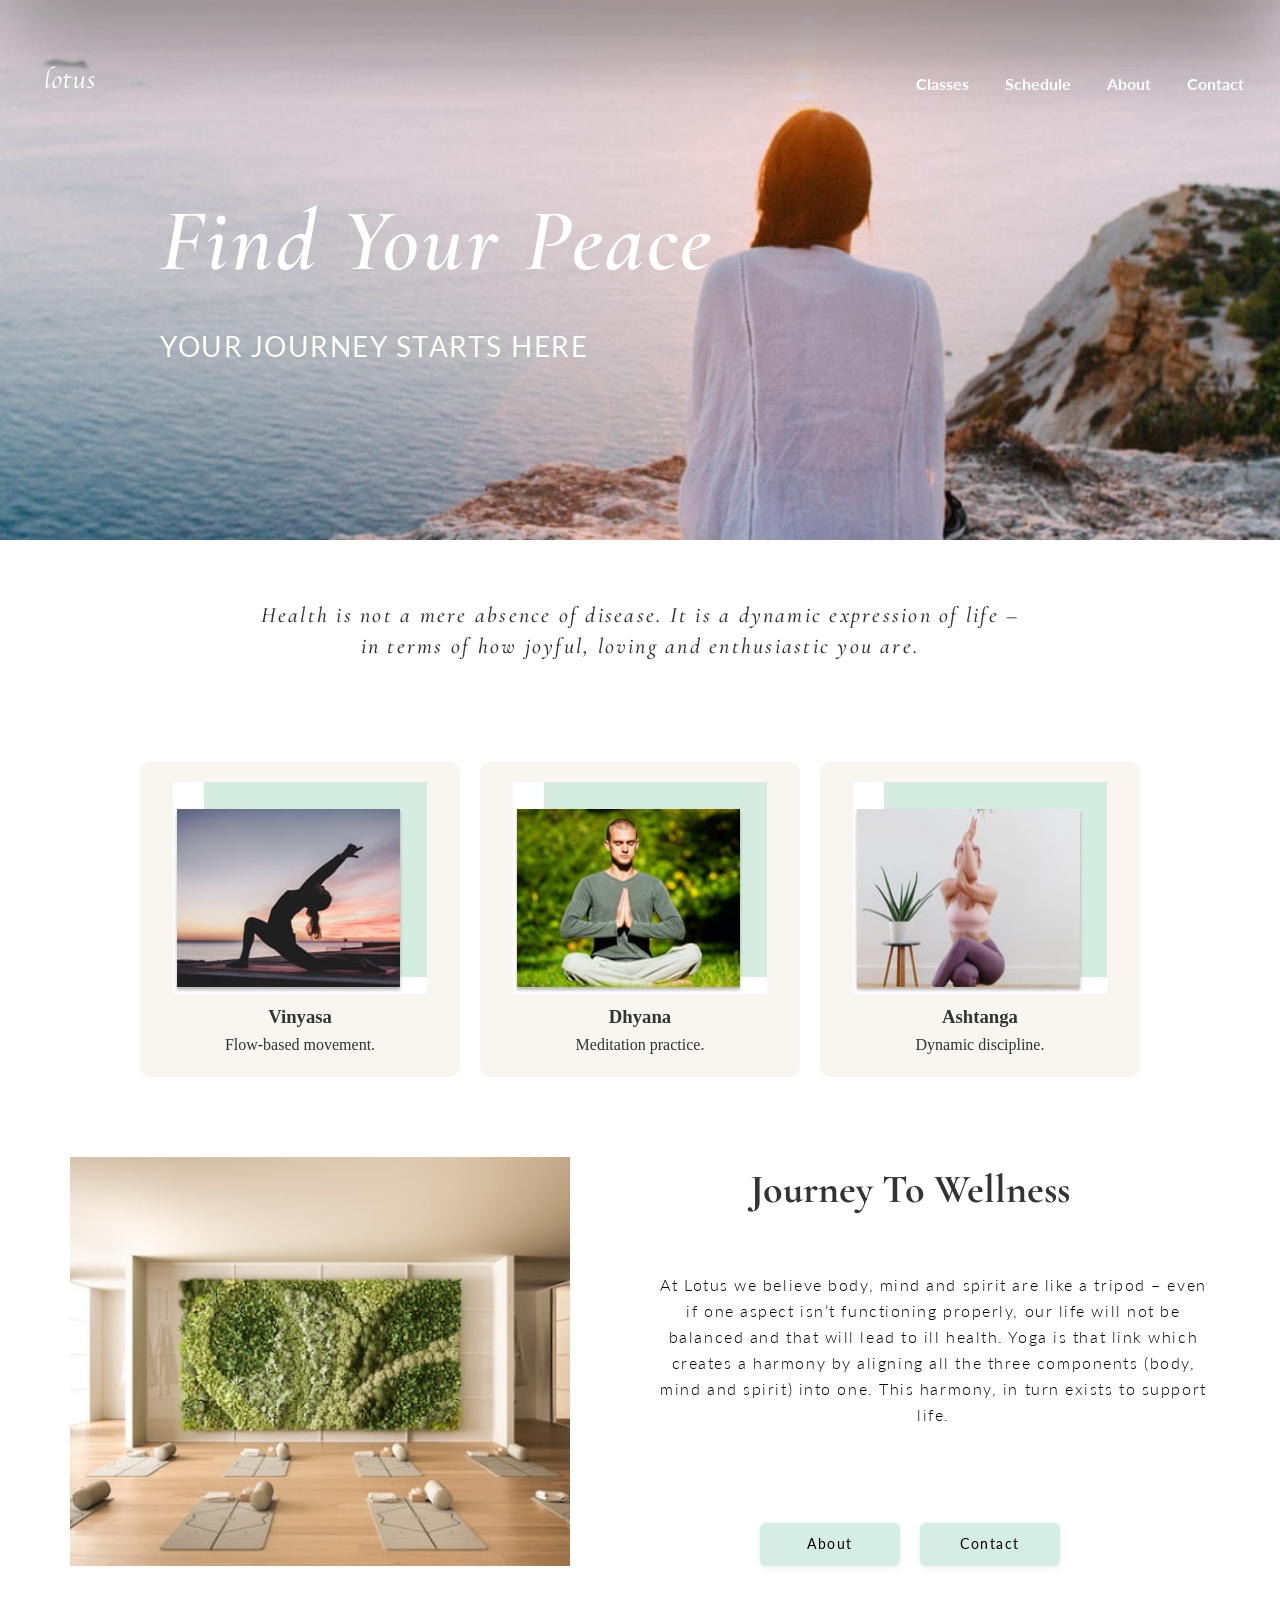
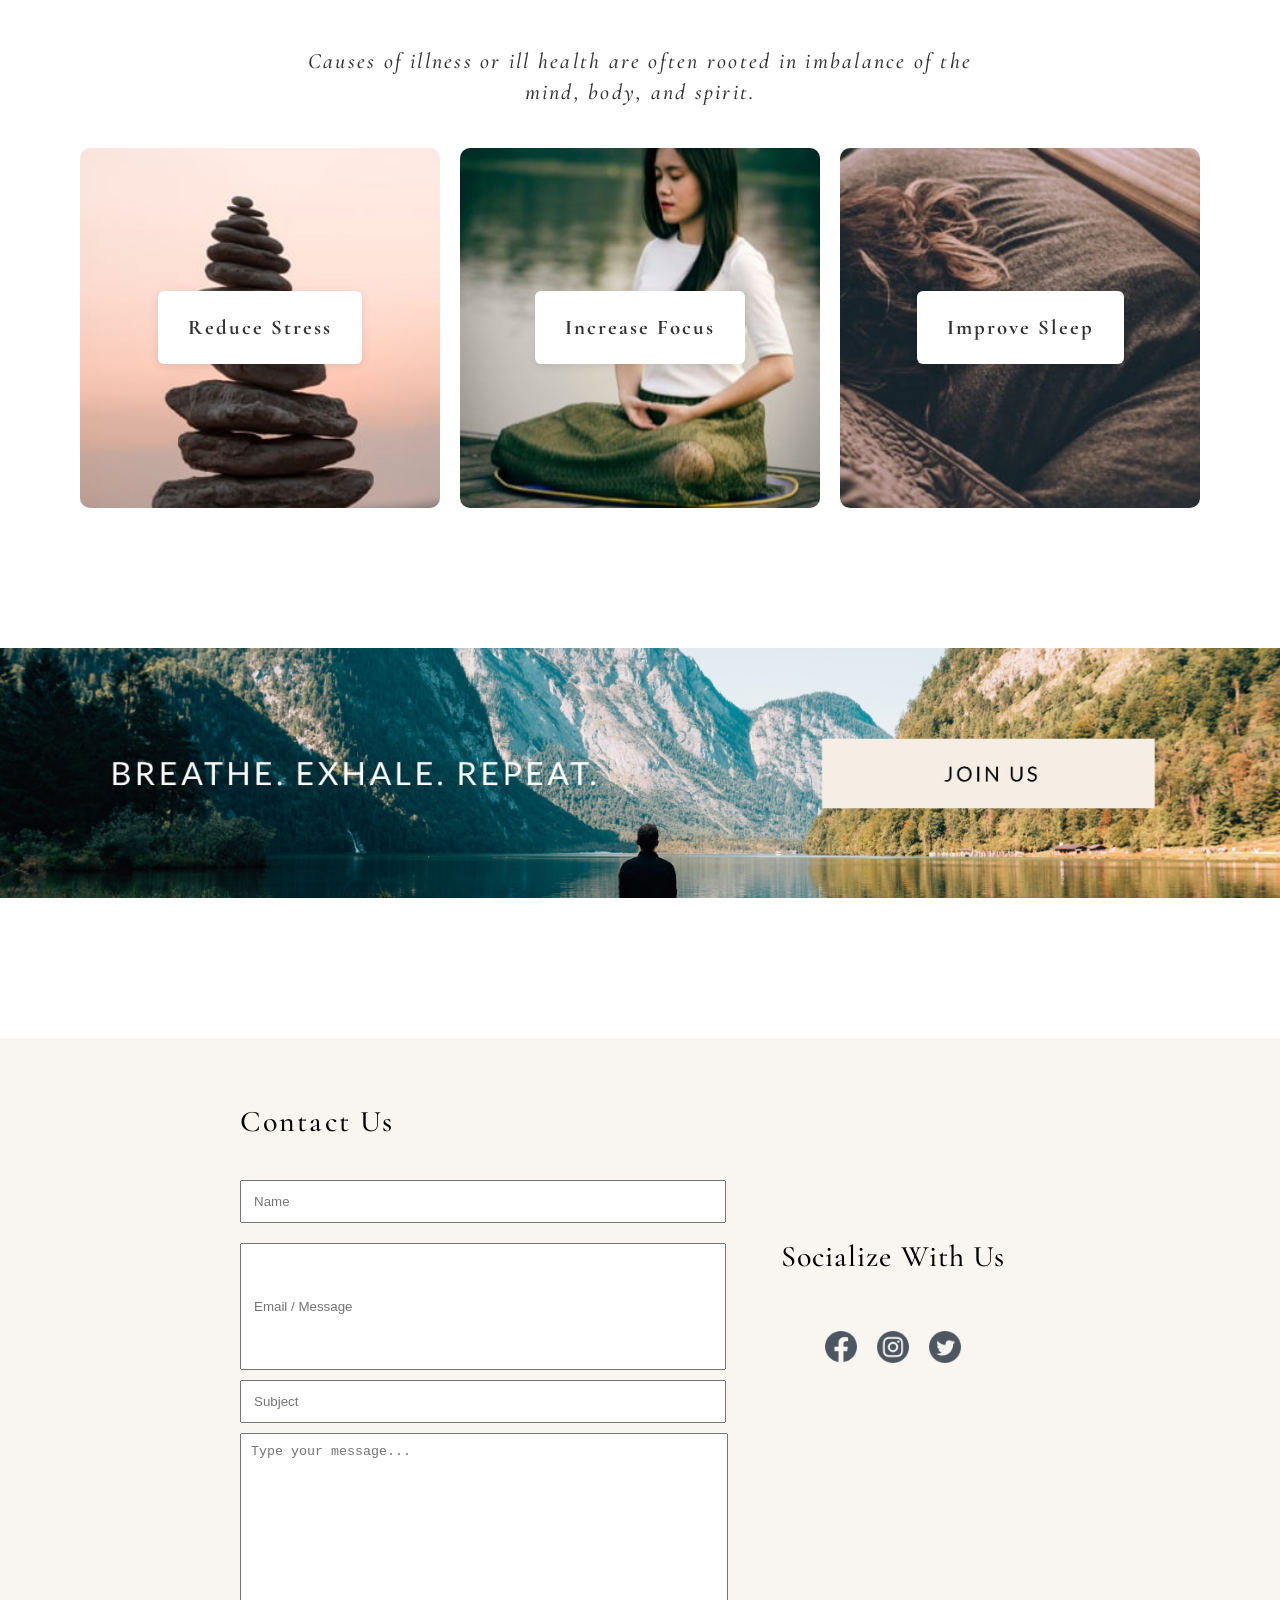
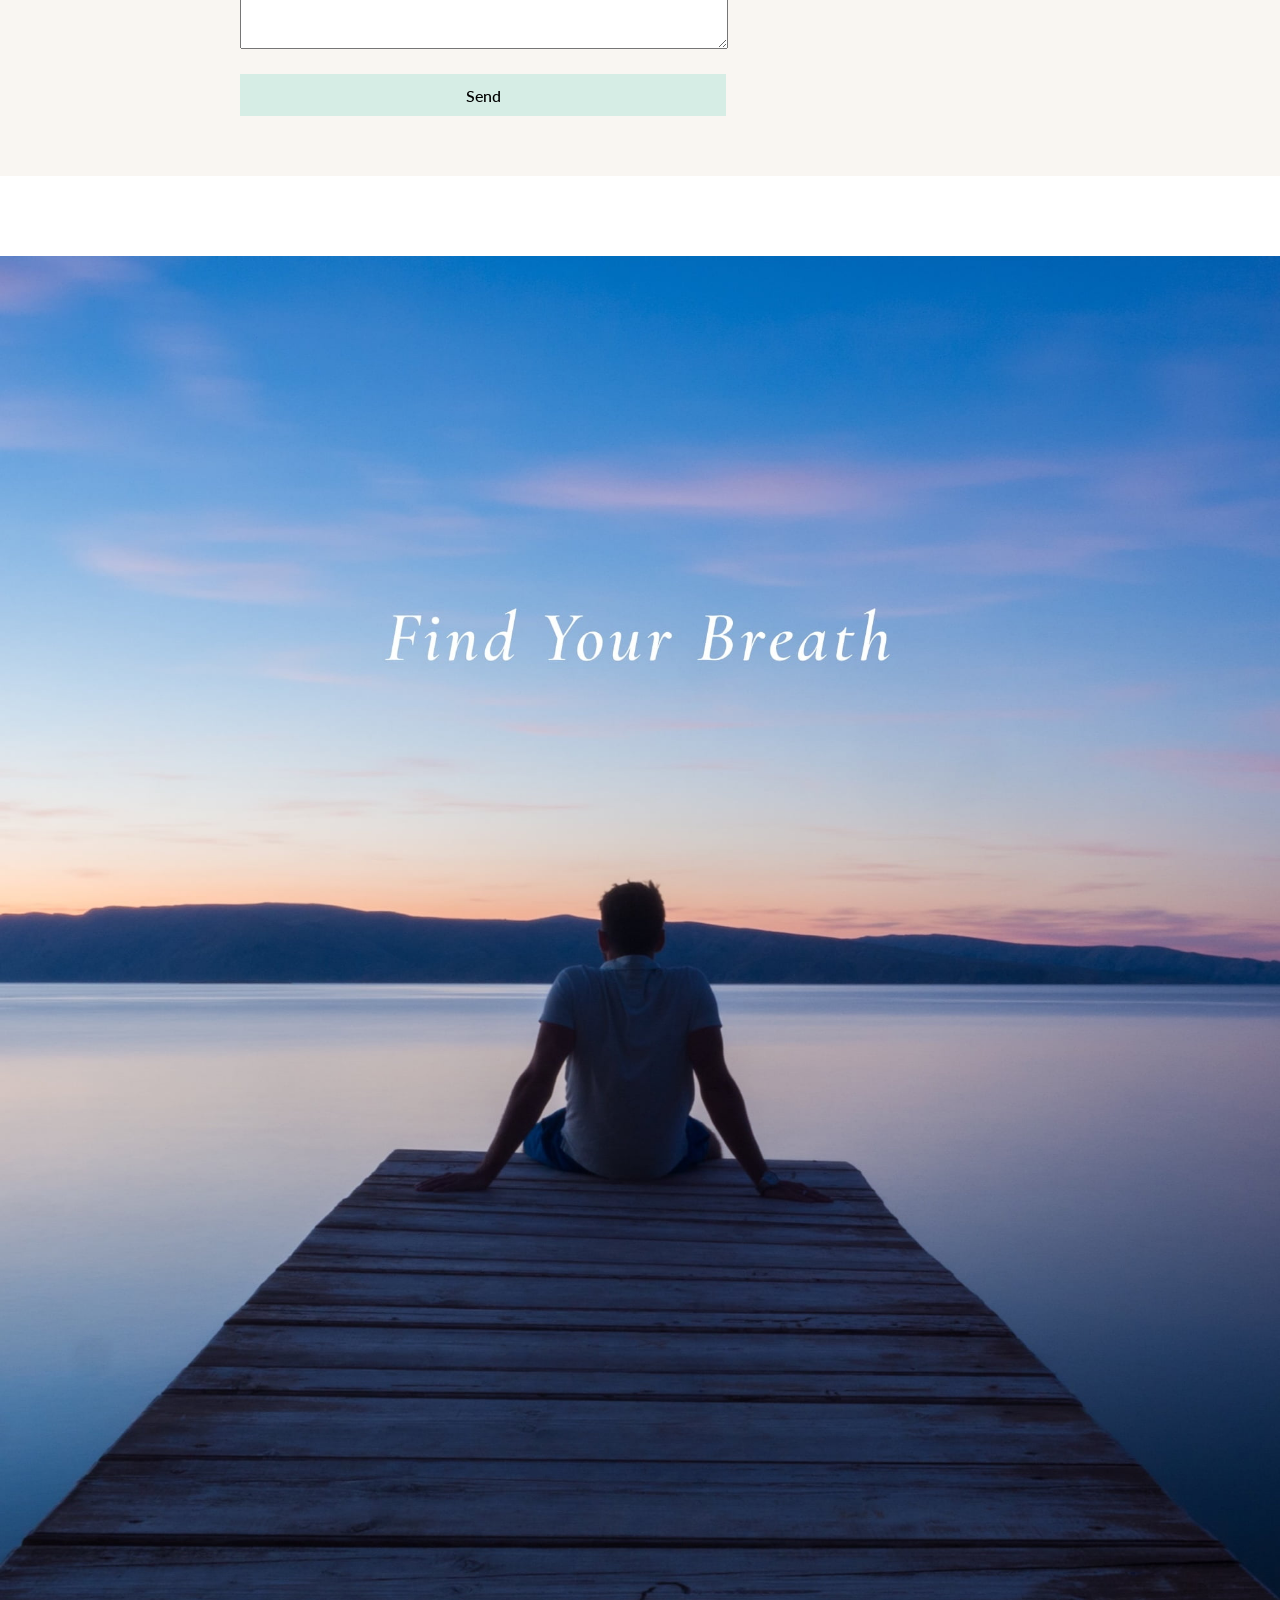
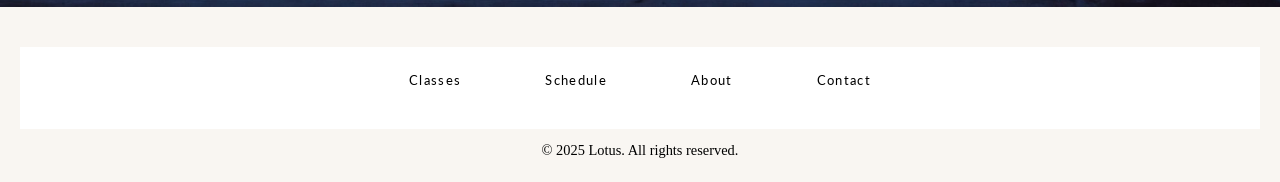
==== index.html @ 5fbd935a "first commit" ====
<!DOCTYPE html>
<html lang="en">
<head>
  <meta charset="UTF-8" />
  <meta name="viewport" content="width=device-width, initial-scale=1.0" />
  <title>Lotus Yoga</title>
  <link rel="stylesheet" href="style.css" />
  <link rel="preconnect" href="https://fonts.googleapis.com">
<link rel="preconnect" href="https://fonts.gstatic.com" crossorigin>
<link href="https://fonts.googleapis.com/css2?family=Lato:wght@300;400;700&display=swap" rel="stylesheet">
<link href="https://fonts.googleapis.com/css2?family=Cormorant+Garamond:wght@500;600&display=swap" rel="stylesheet">

</head>
<body>

  <section class="hero">
  <nav class="top-nav">
    <div class="logo">
        <img
      src="assets/images/menu.png"
      srcset="
        assets/images/menu.png    1x,
        assets/images/menu@2x.png 2x,
        assets/images/menu@3x.png 3x
      "
      alt="Lotus logo"
      class="logo-img"
    />
    </div>
    <div class="menu-links">
      <a href="/classes.html">Classes</a>
      <a href="/classes.html">Schedule</a>
      <a href="/about.html">About</a>
      <a href="/index.html">Contact</a>
    </div>
  </nav>

  <img
    src="assets/images/hero-image.jpg"
    srcset="
      assets/images/hero-image.jpg 1x,
      assets/images/hero-image@2x.jpg 2x,
      assets/images/hero-image@3x.jpg 3x
    "
    alt="Hero image of woman sitting on cliff"
    class="hero-image"
  />

  <div class="hero-text">
    <h1 class="Find-Your-Peace">Find Your Peace</h1>
    <p class="your-journey-starts">YOUR JOURNEY STARTS HERE</p>
  </div>
</section>

  <div class="Health-is-not-a-mere">
    <p>Health is not a mere absence of disease. It is a dynamic expression of life –<br />in terms of how joyful, loving and enthusiastic you are.</p>
  </div>

 <section>

  <div class="services">
    <div class="card">
      <img src="assets/images/vinyasa.jpg" alt="Vinyasa yoga" class="card-img" />
      <h3>Vinyasa</h3>
      <p>Flow-based movement.</p>
    </div>
    <div class="card">
      <img src="assets/images/bikram.jpg" alt="Dhyana meditation" class="card-img" />
      <h3>Dhyana</h3>
      <p>Meditation practice.</p>
    </div>
    <div class="card">
      <img src="assets/images/ashtanga.jpg" alt="Ashtanga yoga" class="card-img" />
      <h3>Ashtanga</h3>
      <p>Dynamic discipline.</p>
    </div>
  </div>
</section>

<section class="wellness-section">
  <div class="wellness-content">
    <img
      src="assets/images/journey-to-wellness-image.jpg"
      alt="Yoga wellness space"
      class="wellness-image"
    />
    
   <div class="wellness-text">
  <h2 class="wellness-heading">Journey To Wellness</h2>

  <div class="wellness-paragraph-wrapper">
    <div class="spacer"></div> 
    <p class="At-Lotus-we-believe">
At Lotus we believe body, mind and spirit are like a tripod – even if one aspect isn’t functioning properly, our life will not be balanced and that will lead to ill health. Yoga is that link which creates a harmony by aligning all the three components (body, mind and spirit) into one. This harmony, in turn exists to support life.    </p>
  </div>

  <div class="wellness-links">
    <div class="More-About-Lotus-BG">
      <a href="#about" class="About-Lotus">About</a>
    </div>
    <div class="More-About-Lotus-BG">
      <a href="#contact" class="About-Lotus">Contact</a>
    </div>
  </div>
</div>
  </div>
</section>

  <div>
  <p class="causes">
    Causes of illness or ill health are often rooted in imbalance of the mind, body, and spirit.
  </p>
</div>

    <section class="benefits">
    <div class="benefit-card">
      <div class="benefit-image-wrapper">
        <img src="assets/images/reduce-stress-image.jpg" alt="Reduce Stress" class="benefit-image" />
        <div class="White-BG"><h4>Reduce Stress</h4></div>
      </div>
    </div>

    <div class="benefit-card">
      <div class="benefit-image-wrapper">
        <img src="assets/images/increase-focus-image.jpg" alt="Increase Focus" class="benefit-image" />
        <div class="White-BG"><h4>Increase Focus</h4></div>
      </div>
    </div>

    <div class="benefit-card">
      <div class="benefit-image-wrapper">
        <img src="assets/images/improve-sleep-image.jpg" alt="Improve Sleep" class="benefit-image" />
        <div class="White-BG"><h4>Improve Sleep</h4></div>
      </div>
    </div>
  </section>
</section>

  <section class="cta-banner">
  <!-- <div class="cta-content">
     <h3>BREATHE. EXHALE. REPEAT.</h3> -->
    <!-- <a href="#join" class="cta-button">JOIN US</a> -->
  <!-- </div> --> 
</section>

<div class="contact-row">
  <form class="contact-form">
    <h3 class="Contact-Us">Contact Us</h3>
    <input class="name-rectangle" type="text" placeholder="Name" />

    <div class="form-row">
      <input class="name-rectangle" type="email" placeholder="Email / Message" />
      <div class="socialize">
        <h3 class="Socialize-With-Us">Socialize With Us</h3>
        <div class="socials">
  <a href="https://www.facebook.com" target="_blank">
    <img src="assets/icons/faceboook-icon.png" alt="Facebook" class="social-icon" />
  </a>
  <a href="https://www.instagram.com" target="_blank">
    <img src="assets/icons/instagram-icon.png" alt="Instagram" class="social-icon" />
  </a>
  <a href="https://www.twitter.com" target="_blank">
    <img src="assets/icons/twitter-icon.png" alt="Twitter" class="social-icon" />
  </a>
</div>
      </div>
    </div>

    <input class="name-rectangle subject" type="text" placeholder="Subject" />
    <textarea class="message-rectangle" rows="4" placeholder="Type your message..."></textarea>
    <button class="Send-Button-BG" type="submit">Send</button>
  </form>
</div>

<div class="bottom-hero-section">
  <img src="/assets/images/bottom-hero@2x.jpg" alt="Find Your Breath" class="bottom-hero-image" />
</div>

  <footer class="footer-nav">
  <nav>
    <ul class="footer-menu">
      <li><a href="/classes.html">Classes</a></li>
      <li><a href="/classes.html">Schedule</a></li>
      <li><a href="/about.html">About</a></li>
      <li><a href="/index.html">Contact</a></li>
    </ul>
  </nav>
  <p class="copyright">&copy; 2025 Lotus. All rights reserved.</p>
</footer>

</body>
</html>
---- style.css ----
:root {
      --accent: #cbe3d4;
      --text: #333;
      --bg: #fff;
      --soft: #f9f6f2;
    }

    * {
      margin: 0;
      padding: 0;
      box-sizing: border-box;
    }

    body {
      line-height: 1.6;
      color: var(--text);
      background-color: var(--bg);
    }

    .hero {
  position: relative;
  width: 100%;
  height: 60vh;
  overflow: hidden;
}

.hero-image {
  position: absolute;
  width: 100%;
  height: 100%;
  object-fit: cover;
  object-position: center;
  top: 0;
  left: 0;
  z-index: -1;
}

.hero-text {
  position: absolute;
  top: 50%;
  left: 5%;
  transform: translate(-50%);
  color: white;
  text-align: left;
  padding: 1rem;
  max-width: 600px;
}

.hero-text {
  position: absolute;
  top: 50%;
  left: 5%;
  transform: translateY(-50%);
  text-align: left;
  color: white;
  max-width: 90%;
  padding: 1rem;
  padding-left: 2rem;
}

.hero-text .Find-Your-Peace {
  font-family: 'Cormorant Garamond', serif;
  font-size: 5rem;
  font-weight: 600;
  font-style: italic;
  letter-spacing: 3px;
  color: white;
  margin-bottom: 0.5rem;
  text-align: left;
}

.your-journey-starts {
 font-family: 'Lato', sans-serif;
  max-width: 90%;
  margin: 12px 0 0 0;
  font-size: clamp(1.25rem, 2.5vw, 1.75rem);
  letter-spacing: 1.5px;
  text-align: left;
  color: white;
}
.menu-icon {
  width: 30px;
  height: auto;
  cursor: pointer;
}
    header {
      background-size: cover;
      background-position: center;
      padding: 100px 20px;
      text-align: center;
      color: white;
    }

    header h1 {
      font-size: 2.5rem;
      margin-bottom: 10px;
    }

    header p {
      font-size: 1.2rem;
    }

    .top-nav {
  display: flex;
  align-items: center;
  justify-content: space-between;
   padding: 20px;
  position: absolute;
  width: 100%;
  z-index: 10;
 background: transparent;
}

.logo-img {
  height: 40px;
  width: auto;
}

.menu-links {
  font-family: 'Lato', sans-serif;
  display: flex;
  justify-content: flex-end;     
  gap: 36px;                     
  padding-right: 36px;           
  align-items: center;
  flex-wrap: wrap;               
}


.menu-links a {
  text-decoration: none;
  color: white;
  transition: opacity 0.3s ease;
}

.menu-links a:hover {
  opacity: 0.7;
}

    nav {
      display: flex;
      justify-content: center;
      gap: 30px;
      padding: 20px;
      background: var(--bg);
      font-weight: bold;
    }

    section {
      padding: 40px 20px;
    }

  .Health-is-not-a-mere {
  max-width: 90%;
  margin: 60px auto 40px; /* adds space above and below */
  font-family: 'Cormorant Garamond', serif;
  font-size: 22px;
  font-weight: 500;
  font-style: italic;
  line-height: 1.41;
  letter-spacing: 2.24px;
  text-align: center;
  color: gunmetal;
  padding: 0 1rem;
}
wellness-section {
  padding: 60px 20px;
  background-color: var(--soft); /* fix: use CSS variable */
}

.wellness-content {
  display: flex;
  align-items: stretch; /* ensures both sides match height */
  justify-content: center;
  gap: 40px;
  max-width: 1200px;
  margin: 0 auto;
  flex-wrap: wrap;
}

.wellness-image {
  flex: 1 1 400px;
  width: 100%;
  max-width: 500px;
  object-fit: cover;
}

.wellness-text {
  text-align: center;
  flex: 1 1 400px;
  max-width: 600px;
  display: flex;
  flex-direction: column;
  justify-content: space-between;
}

.wellness-text h2 {
  font-size: clamp(2rem, 5vw, 2.5rem);
  margin-bottom: 1rem;
  font-family: 'Cormorant Garamond', serif;
  color: var(--text);
}

.wellness-text p {
    max-width: 600px;
  margin: 26px 0 56px 47px;
  font-family: 'Lato', sans-serif;
  font-size: 1rem; /* 16px */
  font-weight: 300;
  line-height: 1.63;
  letter-spacing: 1.55px;
  color: black;
}

.About-Lotus {
  font-family: Lato, sans-serif;
  font-size: 14px;
  letter-spacing: 1.43px;
  text-align: center;
  color: black;
  text-decoration: none;
  margin: 0 10px;
  transition: opacity 0.3s ease;
}

.About-Lotus:hover {
  opacity: 0.7;
}

.wellness-links {
  display: flex;
  justify-content: center;
  gap: 20px;
  margin-top: 30px; /* push links toward image base */
}

.causes{
  max-width: 727px;
  margin: 40px auto;
  font-family: 'Cormorant Garamond', serif;
  font-size: 22px;
  font-weight: 500;
  font-style: italic;
  line-height: 1.41;
  letter-spacing: 2.24px;
  text-align: center;
  color: gunmetal;
  padding: 0 1rem;
}

.Take-Control-Of-Your {
  max-width: 90%;
  margin: 0 auto 26px auto;
  font-family: 'Cormorant Garamond', serif;
  font-size: clamp(1.8rem, 5vw, 2.2rem); /* responsive */
  font-weight: 600;
  letter-spacing: 3px;
  text-align: center;
  color: black;
}

.Yoga-is-an-integral {
  max-width: 742px;
  margin: 40px auto 60px auto;
  font-family: 'Lato', sans-serif;
  font-size: 1rem; /* 16px */
  font-weight: 300;
  line-height: 1.63;
  letter-spacing: 1.5px;
  text-align: center;
  color: black;
  padding: 0 1rem; /* adds horizontal breathing room on small screens */
}

.benefits {
  display: flex;
  flex-wrap: wrap;
  gap: 20px;
  justify-content: center;
  margin: 60px auto;
  max-width: 1200px;
  padding: 0 20px;
}

.benefit-card {
  flex: 1 1 300px;
  max-width: 360px;
  text-align: center;
}

.benefit-image-wrapper {
  position: relative;
  width: 100%;
  height: 360px;
  display: flex;
  align-items: center;
  justify-content: center;
}

.benefit-image {
  width: 100%;
  height: 100%;
  object-fit: cover;
  border-radius: 10px;
}

.White-BG {
  position: absolute;
  padding: 20px 30px;
  background-color: white;
  box-shadow: 0 2px 10px rgba(0, 0, 0, 0.1);
  border-radius: 6px;
  display: flex;
  align-items: center;
  justify-content: center;
}

.White-BG h4 {
  margin: 0;
  font-family: 'Cormorant Garamond', serif;
  font-size: 1.3rem;
  color: gunmetal;
  letter-spacing: 2px;
}

.cta-banner {
  background-image: url('assets/images/class-schedule-feature@2x.jpg'); 
  background-size: cover;
  background-position: center;
  background-repeat: no-repeat;
  width: 100%;
  height: 250px;
  display: flex;
  justify-content: center;
  align-items: center;
  flex-wrap: wrap;
  gap: 40px;
  padding: 80px 20px;
  margin: 140px 0; /* Adds space above and below */
  position: relative;

}

/* .cta-content {
  display: flex;
  align-items: center;
  justify-content: space-between;
  width: 90%;
  max-width: 900px;
  color: white;
}

.cta-content h3 {
  font-size: 1.8rem;
  font-family: 'Cormorant Garamond', serif;
  letter-spacing: 2px;
  margin: 0;
}

.cta-button {
  background-color: #f9f6f2;
  color: #333;
  text-decoration: none;
  font-family: 'Lato', sans-serif;
  font-weight: bold;
  padding: 12px 28px;
  border-radius: 4px;
  box-shadow: 0 4px 10px rgba(0,0,0,0.1);
  transition: background-color 0.3s ease;
}

.cta-button:hover {
  background-color: #e5ded4;
} */



.More-About-Lotus-BG {
  width: fit-content;
  min-width: 140px;
  padding: 10px 20px;
  background-color: #d6ede5;
  border-radius: 6px;
  display: flex;
  align-items: center;
  justify-content: center;
  box-shadow: 0 2px 6px rgba(0, 0, 0, 0.08);
  transition: background-color 0.3s ease;
}

.More-About-Lotus-BG:hover {
  background-color: #b8e0d0;
}


    .services, .benefits {
      display: flex;
      flex-wrap: wrap;
      gap: 20px;
      justify-content: center;
      margin-top: 20px;
    }

    .card {
      flex: 1 1 300px;
      max-width: 320px;
      background: var(--soft);
      padding: 20px;
      border-radius: 10px;
      text-align: center;
    }

   


    .contact {
      display: flex;
      flex-wrap: wrap;
      gap: 30px;
      background: var(--soft);
      padding: 40px 20px;
      justify-content: space-between;
    }
    .contact-row {
  display: flex;
  justify-content: center;
  background: var(--soft);
  padding: 60px 20px;
  flex-wrap: wrap;
}


.contact-form {
  max-width: 800px;
  flex: 1 1 100%;
}

.contact-form > * {
  margin-bottom: 0;
}

    .Contact-Us {
    font-family: 'Cormorant Garamond', serif;
  font-size: 30px;
  font-weight: 500;
  letter-spacing: 2.1px;
  color: black;
  margin-bottom: 34px;
  text-align: left;
  white-space: nowrap;
  text-align: left; 
}

.form-row {
  display: flex;
  justify-content: space-between;
  gap: 20px;
  margin-bottom: 0;
  padding-bottom: 0;
}

.form-row .name-rectangle {
   margin-bottom: 0 !important
}

.name-rectangle {
  width: 100%;
  max-width: 486px;
  display: block;
  padding: 12px;
  box-sizing: border-box;
  margin: 10px 0;
}

.message-rectangle {
 height: 216px;
  resize: vertical;
    width: 61%;
}

.Send-Button-BG {
  width: 100%;
  max-width: 486px;
  height: 42px;
  margin: 17px auto 0;
  padding: 0;
  background-color: #d6ede5;
  align-items: center;
  justify-content: center;
  font-family: 'Lato', sans-serif;
  font-size: 1rem;
  font-weight: 500;
  border: none;
  cursor: pointer;
  text-align: center;
}

    form {
      flex: 1 1 300px;
    }

    input, textarea {
    width: 100%;
  padding: 10px;
  margin: 0;
    }

    .socialize {
  flex: 1 1 35%;
  margin: 0 !important; /* remove top/bottom gap */
  padding: 0;
  display: flex;
  flex-direction: column;
  justify-content: center;
    align-items: center;
  gap: 20px;
  flex-wrap: wrap;
}

.Socialize-With-Us {
  font-family: 'Cormorant Garamond', serif;
  font-size: 30px;
  font-weight: 500;
  letter-spacing: 1.02px;
  color: black;
  margin-bottom: 10px;
}



.socials {
  display: flex;
  justify-content: center;
  align-items: center;
  gap: 20px;
  margin-top: 20px;
  flex-wrap: wrap; /* Optional: wrap on smaller screens */
}

.social-icon {
  width: 32px;
  height: 32px;
  transition: transform 0.3s ease;
}

.social-icon:hover {
  transform: scale(1.1);
}

input.subject {
  margin-top: 10px;
}

.name-rectangle:not(.subject) {
  margin-bottom: 10px;
}

.subject {
 margin-top: 10px;
  margin-bottom: 10px;
}

.bottom-hero-section {
  margin-top: 80px;
  width: 100%;
}

.bottom-hero-image {
  width: 100%;
  height: auto;
  display: block;
  object-fit: cover;
}

 .footer-nav {
  background-color: var(--soft);
  padding: 40px 20px 20px;
  text-align: center;
}

.footer-menu {
 list-style: none;
  display: flex;
  justify-content: center;
  gap: 60px; /* controls spacing between links */
  padding: 0;
  margin: 0 auto 16px;
  flex-wrap: wrap;
}

.footer-menu li a {
   font-family: 'Lato', sans-serif;
  font-size: 13px;
  font-weight: normal;
  letter-spacing: 1.33px;
  text-align: center;
  color: black;
  text-decoration: none;
  transition: opacity 0.3s ease;
  padding: 4px 12px;
}

.footer-menu li a:hover {
  opacity: 0.6;
}

.footer-nav p {
  font-size: 0.9rem;
  color: black;
  margin-top: 10px;
}


    .socials a {
      text-decoration: none;
      font-weight: bold;
      color: var(--text);
    }

   @media (max-width: 480px) {
  .hero-text {
    top: 60%; /* move text lower down */
    left: 50%;
    transform: translate(-50%, -50%);
    text-align: center;
    padding: 1.5rem;
    max-width: 90%;
  }

   .Contact-Us {
    font-size: 24px;
    margin: 10px auto 30px;
    text-align: center;
    width: auto;
  }

  .hero-text .Find-Your-Peace {
    font-size: 2.2rem;
  }

  .your-journey-starts {
    font-size: 0.9rem;
  }

   .cta-banner {
    background-image: url('assets/images/class-schedule-feature.jpg');
      min-height: 180px;
    padding: 0px 0px !important;
    height:0px !important;
    background-size: cover;
    background-position: center;
  }

   .social-icon {
    width: 24px;
    height: 24px;
  }
}

    @media (max-width: 768px) {
      nav {
        flex-direction: column;
        align-items: center;
      }
      .hero-text {
    left: 50%;
    transform: translateX(-50%) translateY(-50%);
    text-align: center;
    padding-left: 1rem;
    padding-right: 1rem;
    max-width: 90%;
  }

  .hero-text .Find-Your-Peace {
    font-size: 2.8rem;
    text-align: center;
  }

  .your-journey-starts {
    font-size: 1rem;
    text-align: center;
  }
  .Health-is-not-a-mere {
    font-size: 1.125rem; 
    letter-spacing: 1.5px;
    padding: 0 1rem;
  }


      .contact {
        flex-direction: column;
        align-items: center;
      }

      .services, .benefits {
        flex-direction: column;
        align-items: center;
      }

      header h1 {
        font-size: 2rem;
      }

      .footer h2 {
        font-size: 1.5rem;
      }
   .wellness-content {
  display: flex;
  align-items: stretch;
  justify-content: center;
  gap: 40px;
  max-width: 1200px;
  margin: 0 auto;
  flex-wrap: wrap;
}

.wellness-image {
  flex: 1 1 400px;
  width: 100%;
  max-width: 500px;
  object-fit: cover;
}

.wellness-text {
  flex: 1 1 400px;
  max-width: 600px;
  display: flex;
  justify-content: center;
  align-items: flex-start;
}

.wellness-text-inner {
  display: flex;
  flex-direction: column;
  align-items: flex-start;
  width: 100%;
}

.wellness-text h2 {
   font-size: clamp(2rem, 5vw, 2.5rem);
  font-family: 'Cormorant Garamond', serif;
  color: var(--text);
  margin-bottom: 1rem;
  text-align: left;
}

.At-Lotus-we-believe {
  font-family: 'Lato', sans-serif;
  font-size: 1rem;
  line-height: 1.6;
  letter-spacing: 1.5px;
  color: var(--text);
  margin: 0 0 2rem 0;
  text-align: left;
}

.wellness-text p {
  font-size: clamp(1rem, 2.5vw, 1.2rem);
  line-height: 1.6;
  font-family: 'Lato', sans-serif;
  color: var(--text);
  max-width: 100%;
  margin: 0 auto;
}

.wellness-links {
  display: flex;
  justify-content: center;
  gap: 20px;
  margin-top: 30px;
}


    }
@media (min-width: 1200px) {
  .hero-text {
    left: 10%;
    max-width: 700px;
    padding-left: 2rem;
  }

  .hero-text .Find-Your-Peace {
    font-size: 5.5rem;
  }

  .your-journey-starts {
    font-size: 1.75rem;
  }

  @media (min-width: 1200px) {
  .cta-banner {
    background-image: url('assets/images/class-schedule-feature@3x.jpg');
  }
}
}

@media (min-width: 1600px) {
  .hero-text {
    left: 12%;
    max-width: 800px;
  }

  .hero-text .Find-Your-Peace {
    font-size: 6rem;
  }

  .your-journey-starts {
    font-size: 2rem;
  }
}
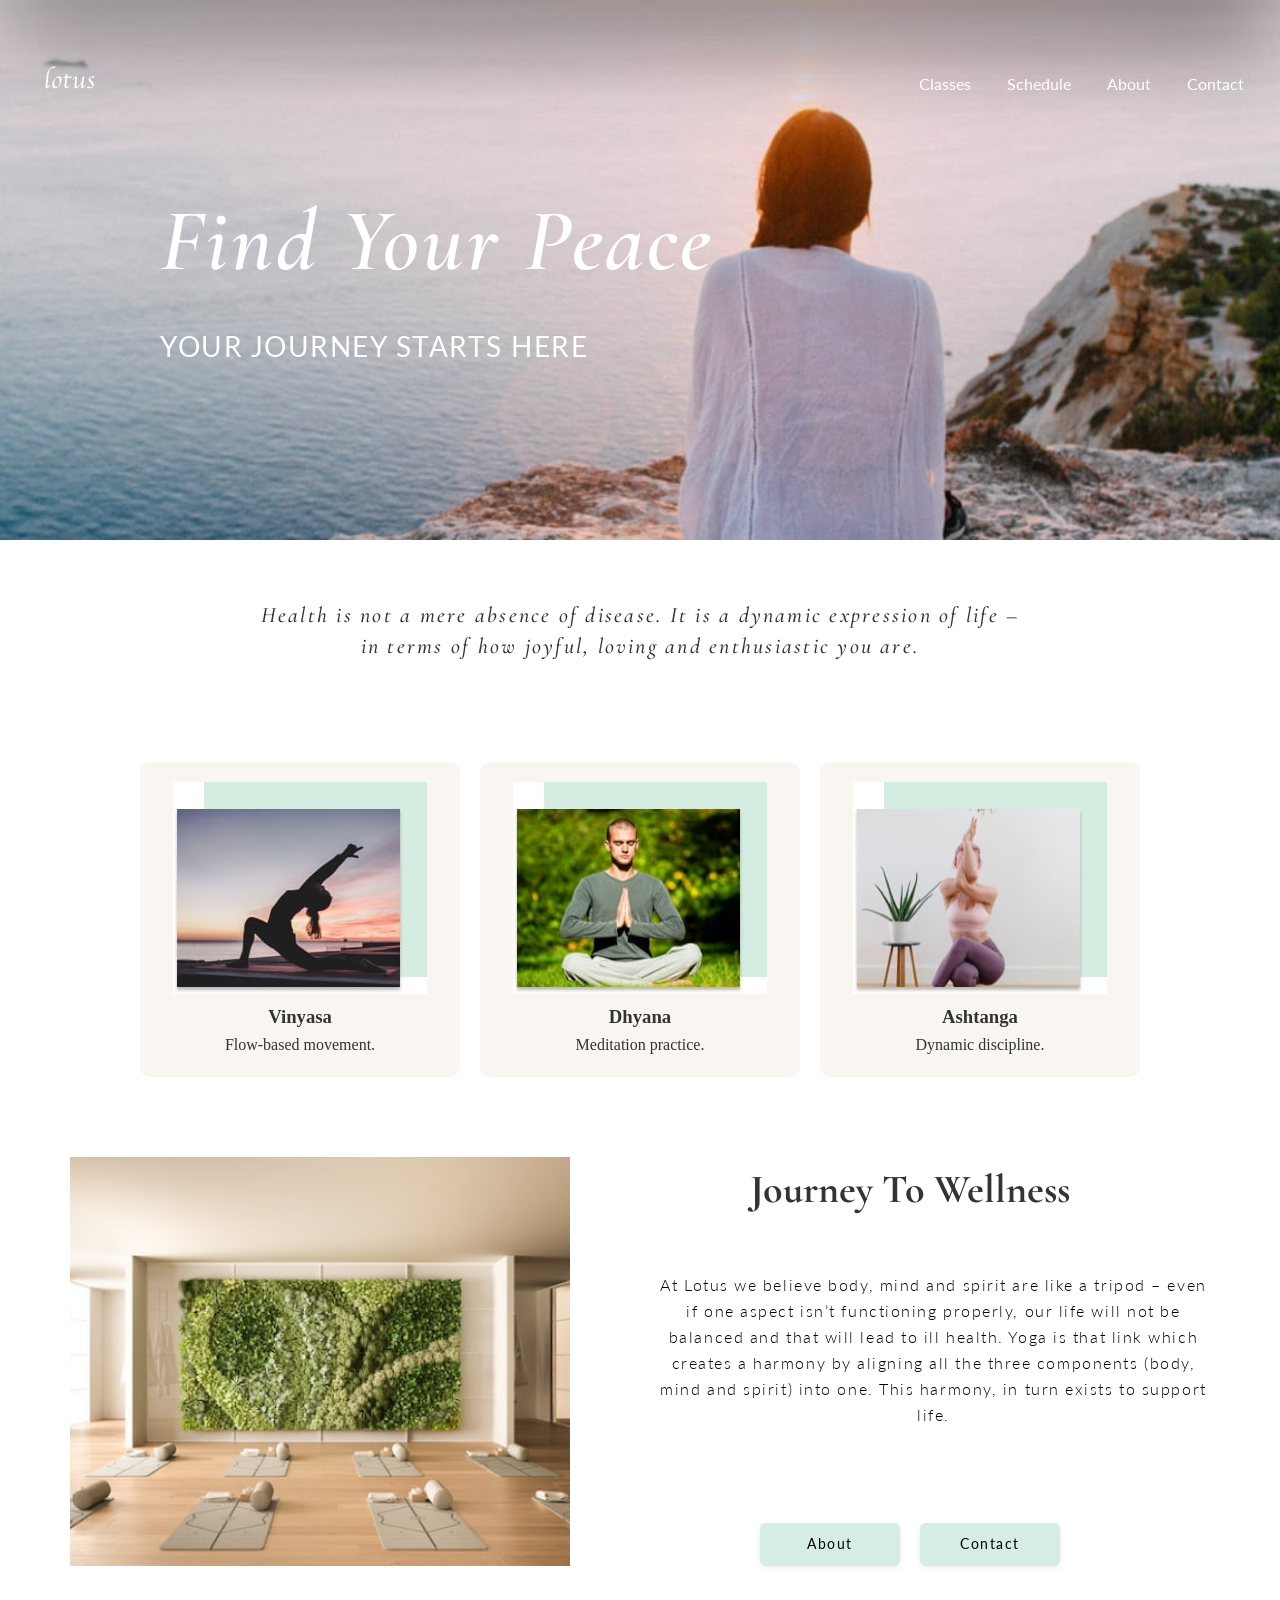
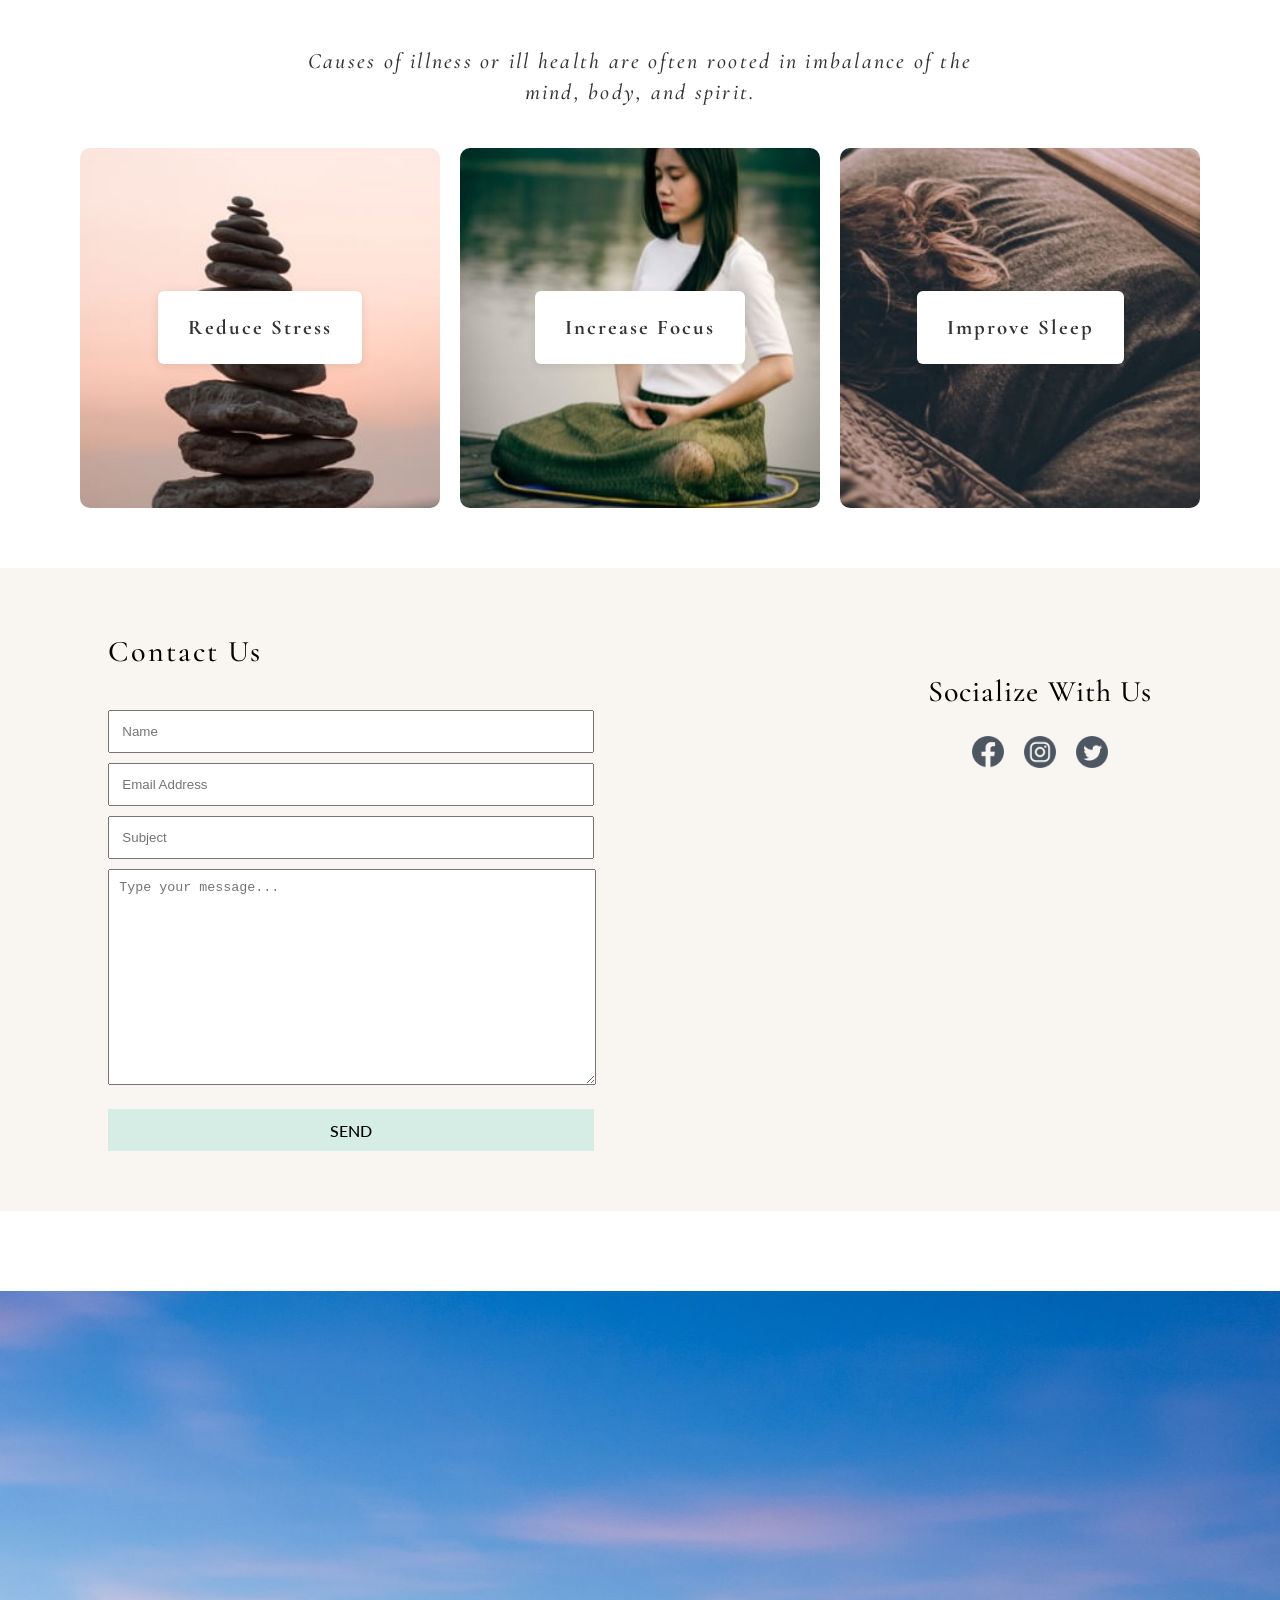
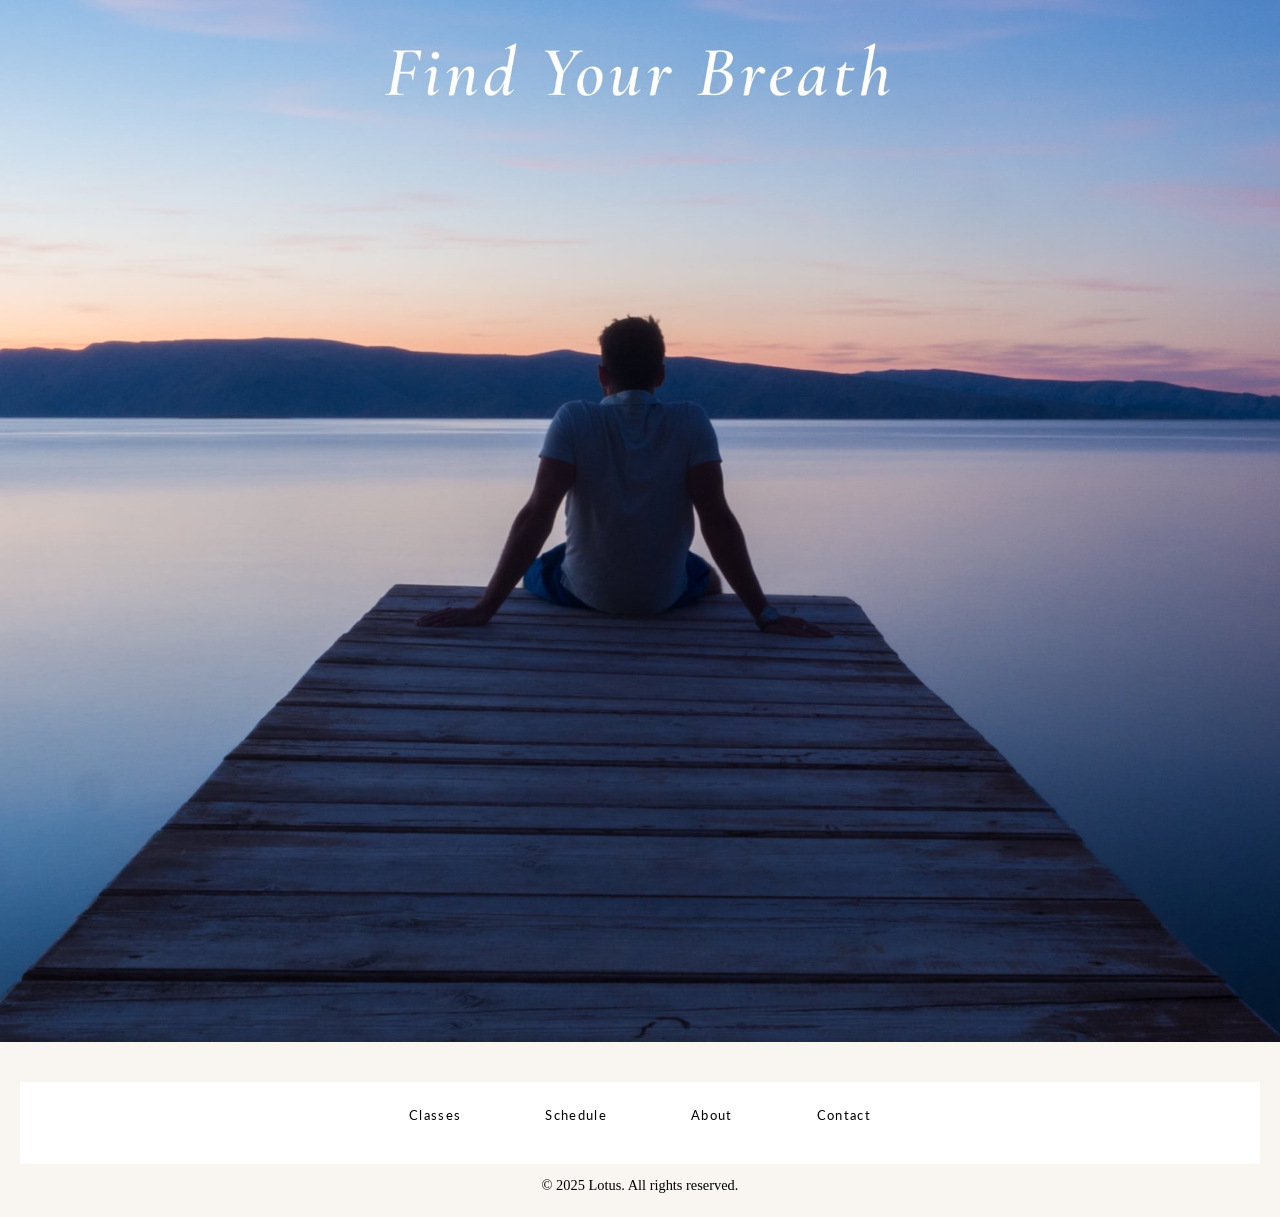
==== commit 3487161c: "update to moblie" ====
--- a/index.html
+++ b/index.html
@@ -11,6 +11,7 @@
 <link href="https://fonts.googleapis.com/css2?family=Cormorant+Garamond:wght@500;600&display=swap" rel="stylesheet">
 
 </head>
+
 <body>
 
   <section class="hero">
@@ -27,11 +28,21 @@
       class="logo-img"
     />
     </div>
-    <div class="menu-links">
-      <a href="/classes.html">Classes</a>
-      <a href="/classes.html">Schedule</a>
-      <a href="/about.html">About</a>
-      <a href="/index.html">Contact</a>
+
+    <!-- Hamburger button (mobile only) -->
+<button class="nav-toggle" aria-label="Toggle menu"
+        aria-controls="primary-menu" aria-expanded="false">
+  <span class="bar"></span>
+  <span class="bar"></span>
+  <span class="bar"></span>
+</button>
+
+
+    <div class="menu-links" id="primary-menu">
+      <a href="./classes.html">Classes</a>
+      <a href="./classes.html">Schedule</a>
+      <a href="./about.html">About</a>
+      <a href="./index.html">Contact</a>
     </div>
   </nav>
 
@@ -136,57 +147,81 @@
   </section>
 </section>
 
-  <section class="cta-banner">
-  <!-- <div class="cta-content">
-     <h3>BREATHE. EXHALE. REPEAT.</h3> -->
-    <!-- <a href="#join" class="cta-button">JOIN US</a> -->
-  <!-- </div> --> 
+<section class="cta-banner-mobile">
+  <img src="assets/images/mobile-cta@2x.png" alt="Meditation by lake">
+  <div class="cta-mobile-content">
+    <!-- <a href="#join" class="cta-mobile-btn">JOIN US</a> -->
+  </div>
 </section>
 
 <div class="contact-row">
   <form class="contact-form">
     <h3 class="Contact-Us">Contact Us</h3>
+
     <input class="name-rectangle" type="text" placeholder="Name" />
-
-    <div class="form-row">
-      <input class="name-rectangle" type="email" placeholder="Email / Message" />
-      <div class="socialize">
-        <h3 class="Socialize-With-Us">Socialize With Us</h3>
-        <div class="socials">
-  <a href="https://www.facebook.com" target="_blank">
-    <img src="assets/icons/faceboook-icon.png" alt="Facebook" class="social-icon" />
-  </a>
-  <a href="https://www.instagram.com" target="_blank">
-    <img src="assets/icons/instagram-icon.png" alt="Instagram" class="social-icon" />
-  </a>
-  <a href="https://www.twitter.com" target="_blank">
-    <img src="assets/icons/twitter-icon.png" alt="Twitter" class="social-icon" />
-  </a>
-</div>
-      </div>
-    </div>
-
+    <input class="name-rectangle" type="email" placeholder="Email Address" />
     <input class="name-rectangle subject" type="text" placeholder="Subject" />
     <textarea class="message-rectangle" rows="4" placeholder="Type your message..."></textarea>
-    <button class="Send-Button-BG" type="submit">Send</button>
+
+    <button class="Send-Button-BG" type="submit">SEND</button>
   </form>
-</div>
+
+  <section class="socialize-panel">
+    <h3 class="Socialize-With-Us">Socialize With Us</h3>
+    <div class="socials">
+      <a href="https://www.facebook.com" target="_blank">
+        <img src="assets/icons/faceboook-icon.png" alt="Facebook" class="social-icon" />
+      </a>
+      <a href="https://www.instagram.com" target="_blank">
+        <img src="assets/icons/instagram-icon.png" alt="Instagram" class="social-icon" />
+      </a>
+      <a href="https://www.twitter.com" target="_blank">
+        <img src="assets/icons/twitter-icon.png" alt="Twitter" class="social-icon" />
+      </a>
+    </div>
+  </section>
+</div>
+
 
 <div class="bottom-hero-section">
-  <img src="/assets/images/bottom-hero@2x.jpg" alt="Find Your Breath" class="bottom-hero-image" />
+  <img src="./assets/images/bottom-hero@2x.jpg" alt="Find Your Breath" class="bottom-hero-image" />
 </div>
 
   <footer class="footer-nav">
   <nav>
     <ul class="footer-menu">
-      <li><a href="/classes.html">Classes</a></li>
-      <li><a href="/classes.html">Schedule</a></li>
-      <li><a href="/about.html">About</a></li>
-      <li><a href="/index.html">Contact</a></li>
+      <li><a href="./classes.html">Classes</a></li>
+      <li><a href="./classes.html">Schedule</a></li>
+      <li><a href="./about.html">About</a></li>
+      <li><a href="./index.html">Contact</a></li>
     </ul>
   </nav>
   <p class="copyright">&copy; 2025 Lotus. All rights reserved.</p>
 </footer>
 
+
+<script>
+  (function () {
+    function initMenu() {
+      const toggle = document.querySelector('.nav-toggle');
+      const menu = document.querySelector('.menu-links');
+      if (!toggle || !menu) return;
+
+      toggle.addEventListener('click', () => {
+        const open = menu.classList.toggle('active');
+        toggle.classList.toggle('is-open', open);
+        toggle.setAttribute('aria-expanded', open ? 'true' : 'false');
+        console.log('menu active?', open);
+      });
+    }
+
+    if (document.readyState === 'loading') {
+      document.addEventListener('DOMContentLoaded', initMenu);
+    } else {
+      initMenu();
+    }
+  })();
+</script>
+
 </body>
 </html>
--- a/style.css
+++ b/style.css
@@ -138,14 +138,14 @@
   opacity: 0.7;
 }
 
-    nav {
-      display: flex;
-      justify-content: center;
-      gap: 30px;
-      padding: 20px;
-      background: var(--bg);
-      font-weight: bold;
-    }
+   .footer-nav nav {
+  display: flex;
+  justify-content: center;
+  gap: 30px;
+  padding: 20px;
+  background: var(--bg);
+  font-weight: bold;
+}
 
     section {
       padding: 40px 20px;
@@ -810,5 +810,383 @@
   }
 }
   
-
-  +/* Hide hamburger by default */
+.nav-toggle {
+  display: none;
+  background: none;
+  border: none;
+  cursor: pointer;
+  padding: 8px;
+}
+
+/* Hamburger lines */
+.nav-toggle .bar {
+  display: block;
+  width: 26px;
+  height: 3px;
+  background: #fff; /* make white over hero */
+  margin: 5px 0;
+  transition: 0.3s ease;
+}
+
+/* Mobile menu behavior */
+@media (max-width: 767px) {
+
+  /* Show hamburger */
+  .nav-toggle {
+    display: block;
+    position: absolute;
+    top: 18px;
+    right: 20px;
+    z-index: 999;
+  }
+
+  /* Hide menu links until toggled */
+  .menu-links {
+    display: none;
+    flex-direction: column;
+    gap: 0;
+    position: absolute;
+    top: 60px;
+    width: 100%;
+    background: rgba(0,0,0,0.9);
+    text-align: center;
+    padding: 12px 0;
+  }
+
+  /* When active */
+  .menu-links.active {
+    display: flex;
+  }
+
+  .menu-links a {
+    padding: 14px 0;
+    color: #fff;
+    font-size: 18px;
+    display: block;
+    width: 100%;
+  }
+}
+
+.top-nav {
+  position: absolute;
+  width: 100%;
+  z-index: 2000;
+  background: transparent !important; /* beats generic footer nav styles */
+}
+
+/* Make the hamburger always visible */
+.nav-toggle .bar {
+  background: #fff;
+}
+
+/* PHONE ONLY */
+@media (max-width: 767px) {
+  .nav-toggle {
+    display: block;
+    position: absolute;
+    top: 18px;
+    right: 20px;
+    z-index: 2001; /* above the dropdown */
+  }
+
+  /* Hidden until toggled */
+  .top-nav .menu-links {
+    display: none !important;
+    position: absolute;
+    left: 0; right: 0; top: 60px;
+    flex-direction: column;
+    gap: 0;
+    background: rgba(0,0,0,0.9);
+    text-align: center;
+    padding: 12px 0;
+    z-index: 2000;
+  }
+
+  .top-nav .menu-links.active {
+    display: flex !important;
+  }
+
+  .top-nav .menu-links a {
+    color: #fff;
+    padding: 14px 0;
+    width: 100%;
+    display: block;
+  }
+}
+
+.nav-toggle { display: none; }
+
+@media (max-width: 767px) {
+  .top-nav {
+    position: absolute;
+    width: 100%;
+    z-index: 2000 !important;
+    background: transparent !important;
+  }
+
+  /* Make the button visible and clickable */
+  .nav-toggle {
+    display: block !important;
+    position: absolute;
+    top: 16px;
+    right: 18px;
+    z-index: 2001;
+    background: none;
+    border: 0;
+    padding: 8px;
+    cursor: pointer;
+  }
+  .nav-toggle .bar {
+    display: block;
+    width: 26px;
+    height: 3px;
+    background: #fff;
+    margin: 5px 0;
+  }
+
+  /* Hide links until toggled */
+  .top-nav .menu-links {
+    display: none !important;
+    position: absolute;
+    left: 0; right: 0; top: 60px;
+    flex-direction: column;
+    gap: 0;
+    background: rgba(0,0,0,0.92);
+    text-align: center;
+    padding: 12px 0;
+    z-index: 2000;
+  }
+  .top-nav .menu-links.active {
+    display: flex !important;
+  }
+  .top-nav .menu-links a {
+    color: #fff !important;
+    padding: 14px 0;
+    display: block;
+    width: 100%;
+    text-decoration: none;
+  }
+}
+
+/* Prevent your generic footer nav rule from clobbering the top nav */
+.footer-nav nav {
+  display: flex;
+  justify-content: center;
+  gap: 30px;
+  padding: 20px;
+  background: var(--bg);
+  font-weight: bold;
+}
+
+/* Hidden by default on desktop */
+.nav-toggle { display: none; background: none; border: 0; padding: 8px; cursor: pointer; }
+.nav-toggle .bar { display: block; width: 26px; height: 3px; background: #fff; margin: 5px 0; transition: .2s; }
+
+/* Ensure the top nav sits above the hero */
+.top-nav { position: absolute; width: 100%; z-index: 2000 !important; background: transparent !important; }
+
+/* PHONE ONLY */
+@media (max-width: 767px) {
+  /* Show the button */
+  .nav-toggle {
+    display: block !important;
+    position: absolute;
+    top: 16px;
+    right: 18px;
+    z-index: 2001; /* above the dropdown */
+  }
+
+  /* Hide links until toggled */
+  .top-nav .menu-links {
+    display: none !important;
+    position: absolute;
+    left: 0; right: 0; top: 60px;
+    flex-direction: column;
+    gap: 0;
+    background: rgba(0,0,0,0.4); /* softer transparency */
+    backdrop-filter: blur(4px);
+    text-align: center;
+    padding: 12px 0;
+    z-index: 2000;
+  }
+  .top-nav .menu-links a {
+    color: #fff !important;
+    padding: 14px 0;
+    display: block;
+    width: 100%;
+    text-decoration: none;
+  }
+  .top-nav .menu-links.active { display: flex !important; }
+}
+
+/* Prevent footer nav styles from leaking into header nav */
+.footer-nav nav {
+  display: flex;
+  justify-content: center;
+  gap: 30px;
+  padding: 20px;
+  background: var(--bg);
+  font-weight: bold;
+}
+
+/* Desktop CTA stays visible by default */
+.cta-banner {
+  display: flex;
+}
+
+/* Mobile version hidden by default */
+.cta-banner-mobile {
+  display: none;
+}
+
+/* ✅ MOBILE CTA FIX — Full image, no stretching */
+@media (max-width: 767px) {
+
+  /* Hide desktop banner */
+  .cta-banner {
+    display: none;
+  }
+
+  .cta-banner-mobile {
+    display: flex;
+    justify-content: center;
+    align-items: center;
+    width: 100%;
+    height: auto;
+    padding: 0;
+    position: relative;
+    overflow: hidden;
+  }
+
+  /* Use real <img> instead of background */
+  .cta-banner-mobile img {
+    width: 100%;
+    height: auto; /* ✅ Keeps correct proportions */
+    display: block;
+  }
+
+  .cta-mobile-content {
+    position: absolute;
+    text-align: center;
+    color:#fff;
+  }
+
+  .cta-mobile-content h3 {
+    font-family: 'Cormorant Garamond', serif;
+    font-size: 2rem;
+    letter-spacing: 2px;
+    margin-bottom: 20px;
+  }
+
+  .cta-mobile-btn {
+    background-color: #f9f6f2;
+    color: #333;
+    padding: 12px 32px;
+    border-radius: 6px;
+    font-family: 'Lato', sans-serif;
+    text-decoration: none;
+    letter-spacing: 1.4px;
+    font-size: 0.9rem;
+    display: inline-block;
+  }
+}
+
+/* --- Mobile contact card  --- */
+@media (max-width: 480px) {
+  .contact-row {
+    background: #fff;         /* page stays white like the mock */
+    padding: 24px 0 0;
+  }
+
+  /* White card */
+  .contact-form {
+    width: 90%;
+    margin: 0 auto;
+    background: #fff;
+    border: 1px solid #e6e6e6;
+    border-radius: 4px;
+    box-shadow: 0 2px 8px rgba(0,0,0,0.04);
+    padding: 16px;
+  }
+
+  .Contact-Us {
+    font-family: 'Cormorant Garamond', serif;
+    font-size: 18px;
+    letter-spacing: 2px;
+    text-align: center;
+    margin: 6px 0 14px;
+    color: #111;
+  }
+
+  .name-rectangle,
+  .subject {
+    width: 100%;
+    height: 34px;                  /* compact inputs */
+    border: 1px solid #bfbfbf;
+    background: #fff;
+    border-radius: 2px;
+    margin: 8px 0;
+    padding: 8px 10px;
+    font-family: 'Lato', sans-serif;
+    font-size: 13px;
+  }
+
+  .message-rectangle {
+    width: 100%;
+    height: 120px;                 /* compact textarea */
+    border: 1px solid #bfbfbf;
+    border-radius: 2px;
+    margin-top: 8px;
+    padding: 8px 10px;
+    font-family: 'Lato', sans-serif;
+    font-size: 13px;
+    resize: vertical;
+  }
+
+  .Send-Button-BG {
+    width: 100%;
+    height: 36px;
+    margin: 12px 0 4px;
+    background: #d6ede5;          /* soft green like the mock */
+    border: 1px solid #b9d9cb;
+    border-radius: 2px;
+    letter-spacing: 2px;
+    font-weight: 600;
+    font-family: 'Lato', sans-serif;
+    font-size: 12px;
+    color: #2a2a2a;
+  }
+
+  /* Remove leftover two-column layout on mobile */
+  .form-row { display: block; gap: 0; padding: 0; margin: 0; }
+
+  /* Beige social panel below the card */
+  .socialize-panel {
+    background: var(--soft);       /* your beige */
+    margin-top: 16px;
+    padding: 28px 0 32px;
+    text-align: center;
+  }
+
+  .Socialize-With-Us {
+    font-family: 'Cormorant Garamond', serif;
+    font-size: 16px;
+    letter-spacing: 2px;
+    color: #111;
+    margin: 0 0 16px;
+  }
+
+  .socials {
+    display: flex;
+    justify-content: center;
+    gap: 18px;
+  }
+
+  .social-icon {
+    width: 18px; height: 18px;
+    opacity: 0.9;
+    transition: transform .2s ease;
+  }
+  .social-icon:hover { transform: scale(1.08); }
+}
